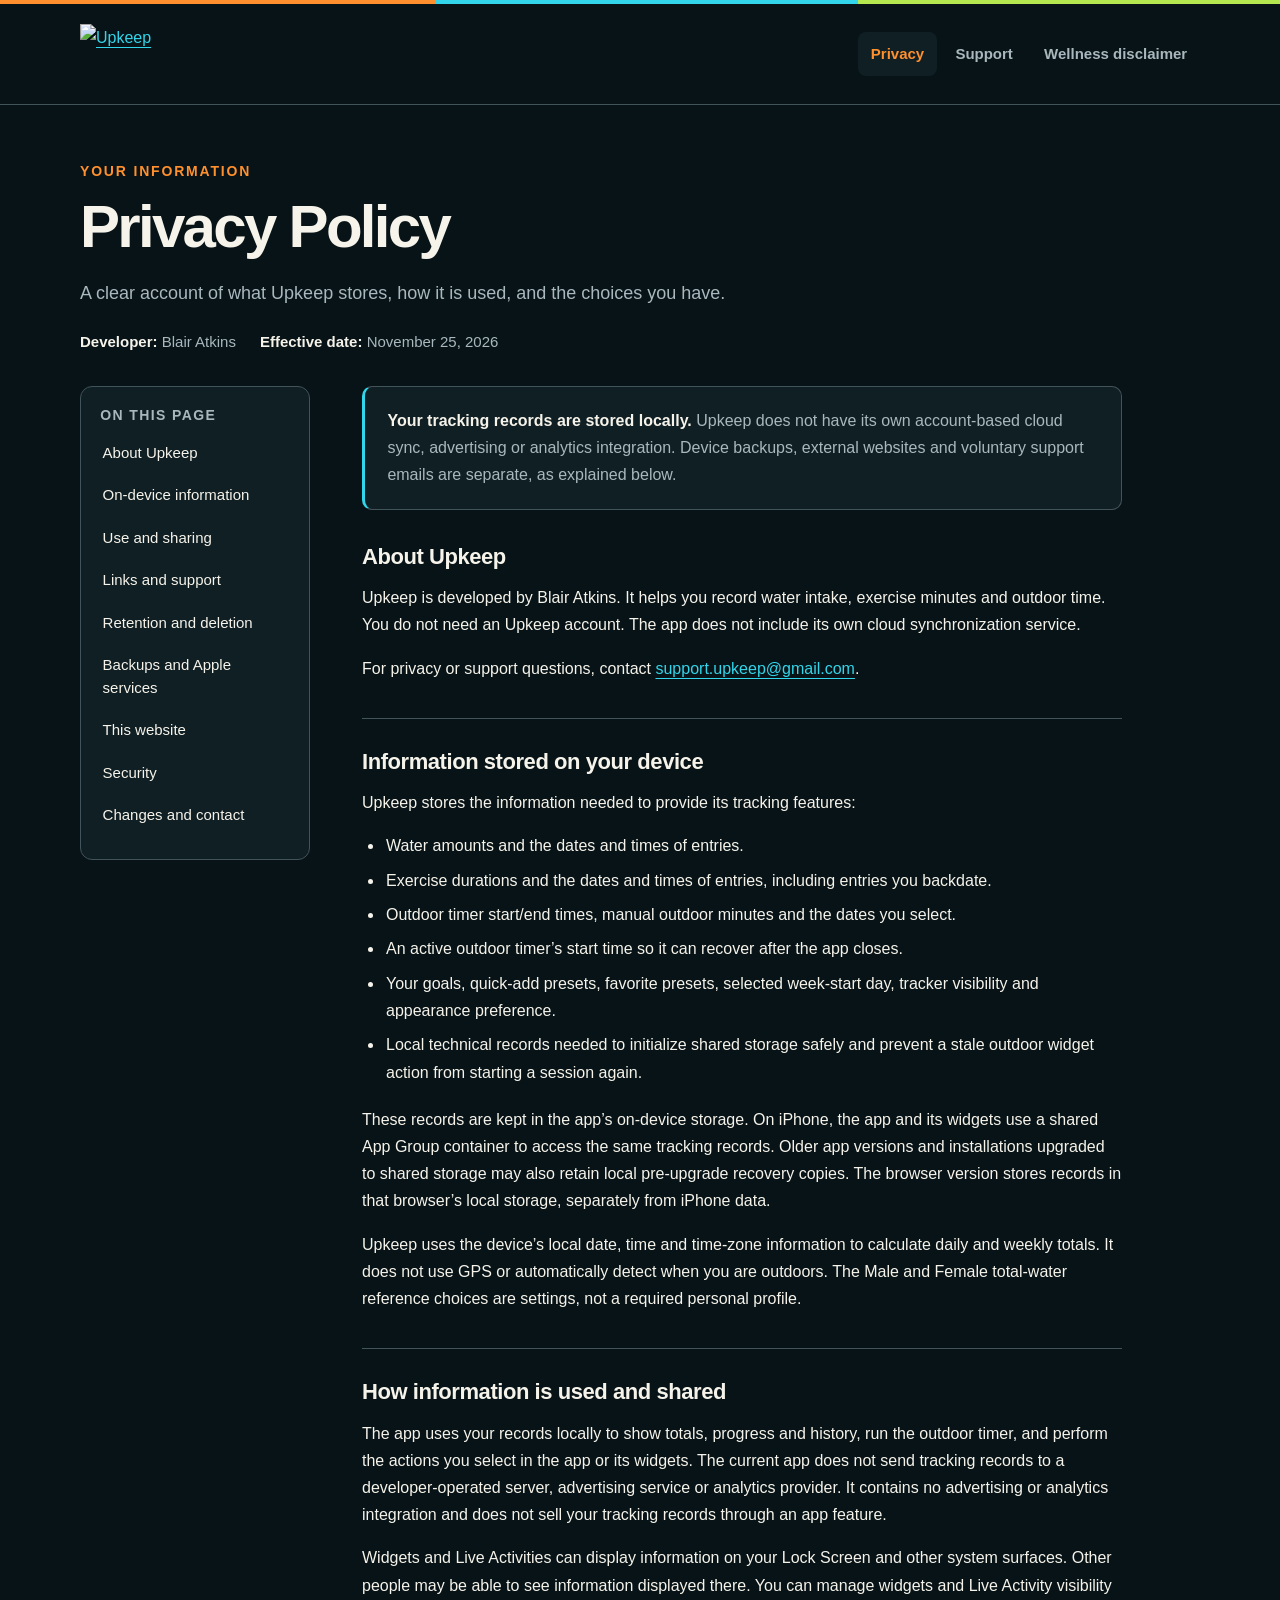
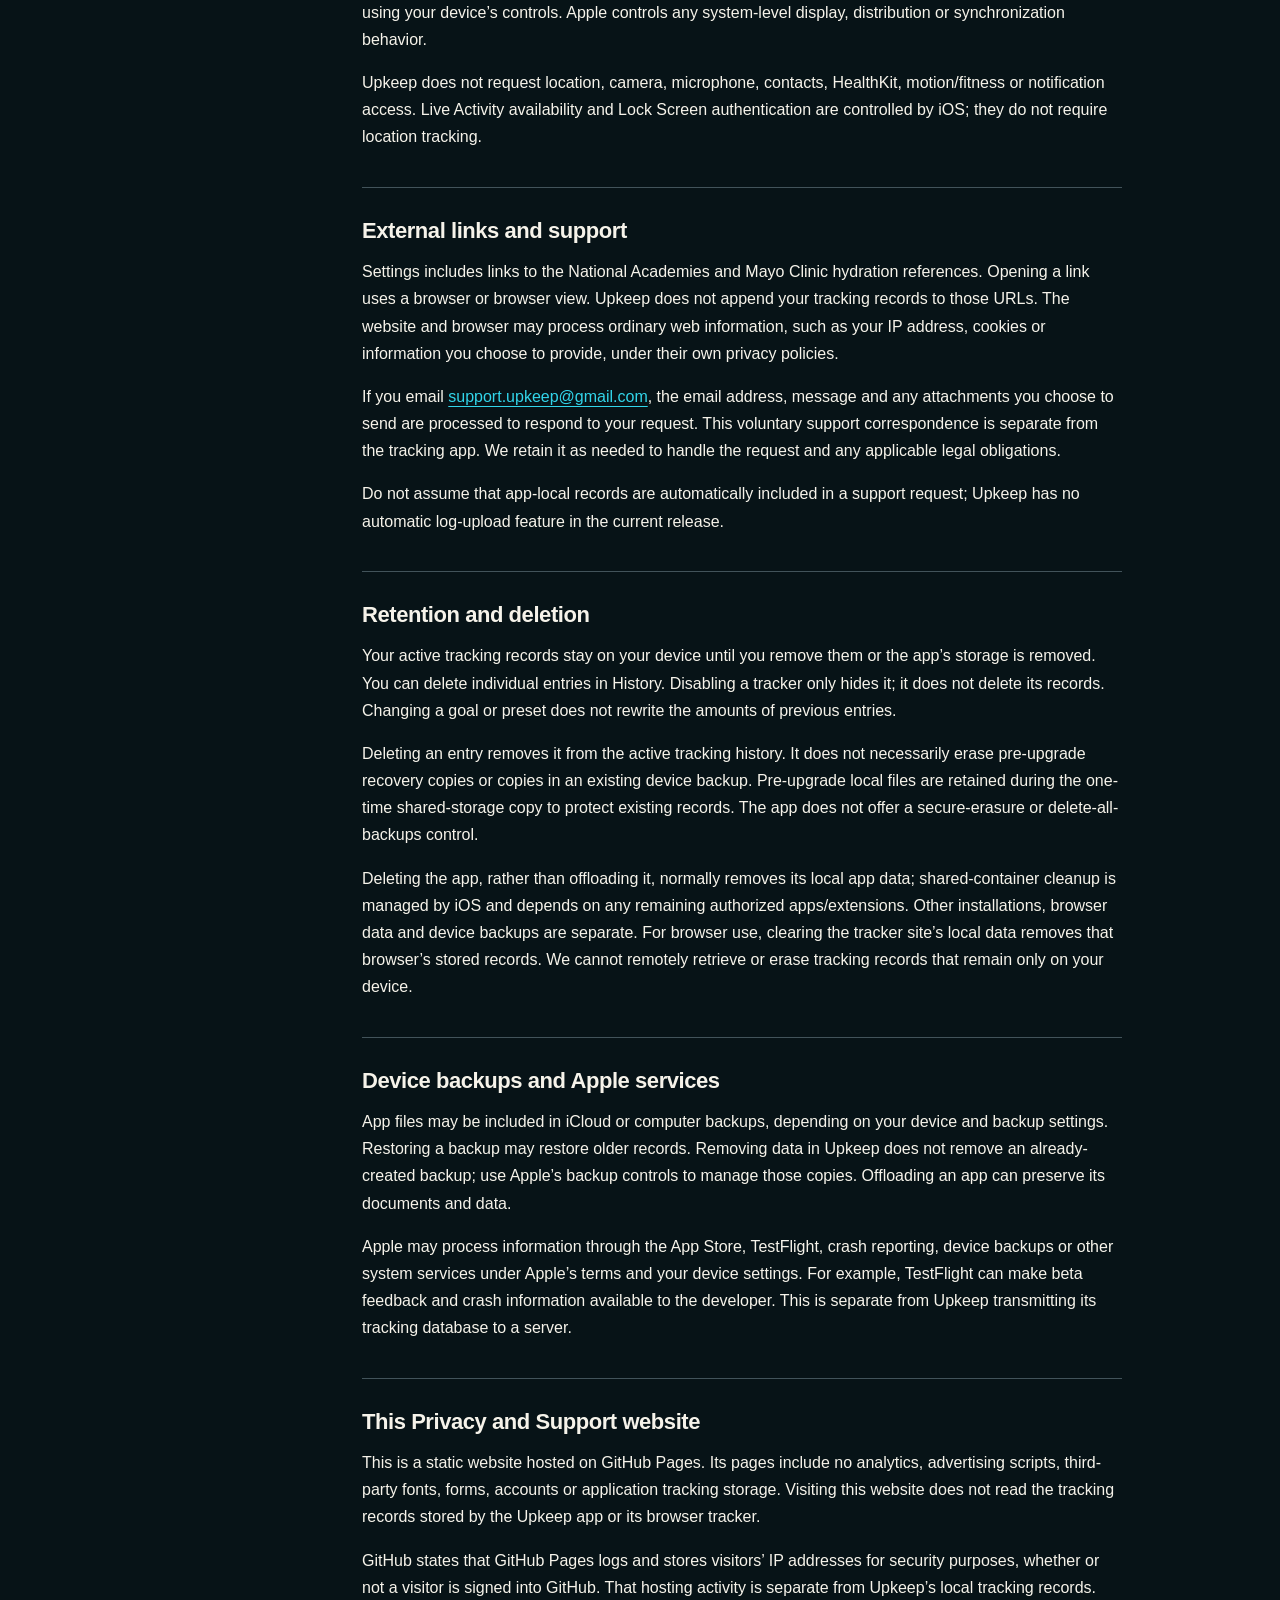
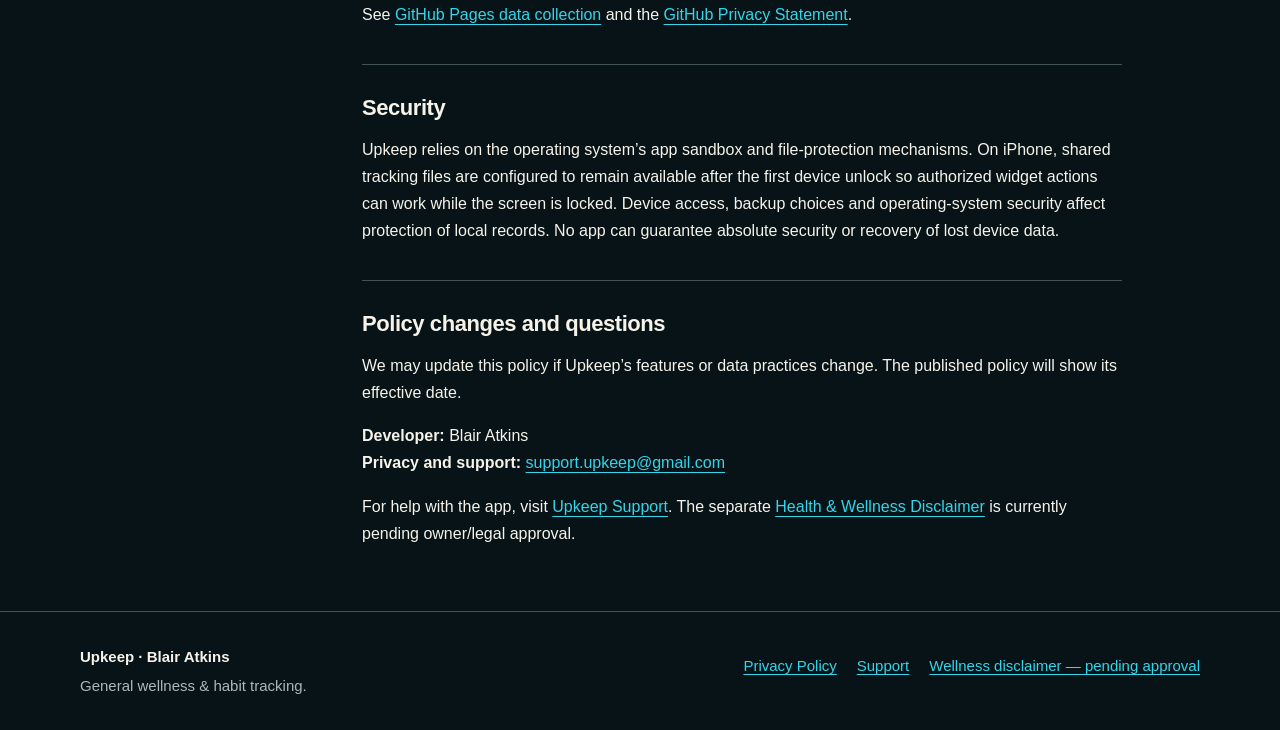
==== index.html @ 1b0d9594 "Add files via upload" ====
<!doctype html>
<html lang="en">
<head>
  <meta charset="utf-8">
  <meta name="viewport" content="width=device-width, initial-scale=1">
  <meta name="description" content="Upkeep Privacy Policy. Learn about on-device habit records, support correspondence, backups and website hosting.">
  <meta name="referrer" content="no-referrer">
  <meta http-equiv="Content-Security-Policy" content="default-src 'self'; script-src 'none'; style-src 'self'; img-src 'self'; font-src 'self'; connect-src 'none'; object-src 'none'; base-uri 'none'; form-action 'none'">
  <title>Privacy Policy · Upkeep</title>
  <link rel="icon" type="image/png" href="assets/upkeep-icon.png">
  <link rel="stylesheet" href="styles.css">
</head>
<body>
  <a class="skip" href="#main">Skip to content</a>
  <header class="site-header"><div class="wrap header-inner">
    <a class="brand" href="index.html" aria-label="Upkeep Privacy Policy"><img src="assets/upkeep-wordmark.png" width="180" height="60" alt="Upkeep"></a>
    <nav class="site-nav" aria-label="Main navigation">
      <a href="index.html" aria-current="page">Privacy</a><a href="support.html">Support</a><a href="wellness.html">Wellness disclaimer</a>
    </nav>
  </div></header>
  <main id="main" class="wrap" tabindex="-1">
    <div class="page-head">
      <p class="eyebrow">Your information</p>
      <h1>Privacy Policy</h1>
      <p class="lead">A clear account of what Upkeep stores, how it is used, and the choices you have.</p>
      <div class="page-meta"><span><strong>Developer:</strong> Blair Atkins</span><span><strong>Effective date:</strong> <time datetime="2026-11-25">November 25, 2026</time></span></div>
    </div>
    <div class="layout">
      <aside class="toc" aria-labelledby="contents-heading"><h2 id="contents-heading">On this page</h2><ul>
        <li><a href="#about">About Upkeep</a></li><li><a href="#stored">On-device information</a></li><li><a href="#use">Use and sharing</a></li><li><a href="#links">Links and support</a></li><li><a href="#retention">Retention and deletion</a></li><li><a href="#backups">Backups and Apple services</a></li><li><a href="#website">This website</a></li><li><a href="#security">Security</a></li><li><a href="#contact">Changes and contact</a></li>
      </ul></aside>
      <article class="article" aria-label="Privacy Policy text">
        <div class="note"><p><strong>Your tracking records are stored locally.</strong> Upkeep does not have its own account-based cloud sync, advertising or analytics integration. Device backups, external websites and voluntary support emails are separate, as explained below.</p></div>
        <section id="about"><h2>About Upkeep</h2>
          <p>Upkeep is developed by Blair Atkins. It helps you record water intake, exercise minutes and outdoor time. You do not need an Upkeep account. The app does not include its own cloud synchronization service.</p>
          <p>For privacy or support questions, contact <a href="mailto:support.upkeep@gmail.com">support.upkeep@gmail.com</a>.</p>
        </section>
        <section id="stored"><h2>Information stored on your device</h2>
          <p>Upkeep stores the information needed to provide its tracking features:</p>
          <ul><li>Water amounts and the dates and times of entries.</li><li>Exercise durations and the dates and times of entries, including entries you backdate.</li><li>Outdoor timer start/end times, manual outdoor minutes and the dates you select.</li><li>An active outdoor timer’s start time so it can recover after the app closes.</li><li>Your goals, quick-add presets, favorite presets, selected week-start day, tracker visibility and appearance preference.</li><li>Local technical records needed to initialize shared storage safely and prevent a stale outdoor widget action from starting a session again.</li></ul>
          <p>These records are kept in the app’s on-device storage. On iPhone, the app and its widgets use a shared App Group container to access the same tracking records. Older app versions and installations upgraded to shared storage may also retain local pre-upgrade recovery copies. The browser version stores records in that browser’s local storage, separately from iPhone data.</p>
          <p>Upkeep uses the device’s local date, time and time-zone information to calculate daily and weekly totals. It does not use GPS or automatically detect when you are outdoors. The Male and Female total-water reference choices are settings, not a required personal profile.</p>
        </section>
        <section id="use"><h2>How information is used and shared</h2>
          <p>The app uses your records locally to show totals, progress and history, run the outdoor timer, and perform the actions you select in the app or its widgets. The current app does not send tracking records to a developer-operated server, advertising service or analytics provider. It contains no advertising or analytics integration and does not sell your tracking records through an app feature.</p>
          <p>Widgets and Live Activities can display information on your Lock Screen and other system surfaces. Other people may be able to see information displayed there. You can manage widgets and Live Activity visibility using your device’s controls. Apple controls any system-level display, distribution or synchronization behavior.</p>
          <p>Upkeep does not request location, camera, microphone, contacts, HealthKit, motion/fitness or notification access. Live Activity availability and Lock Screen authentication are controlled by iOS; they do not require location tracking.</p>
        </section>
        <section id="links"><h2>External links and support</h2>
          <p>Settings includes links to the National Academies and Mayo Clinic hydration references. Opening a link uses a browser or browser view. Upkeep does not append your tracking records to those URLs. The website and browser may process ordinary web information, such as your IP address, cookies or information you choose to provide, under their own privacy policies.</p>
          <p>If you email <a href="mailto:support.upkeep@gmail.com">support.upkeep@gmail.com</a>, the email address, message and any attachments you choose to send are processed to respond to your request. This voluntary support correspondence is separate from the tracking app. We retain it as needed to handle the request and any applicable legal obligations.</p>
          <p>Do not assume that app-local records are automatically included in a support request; Upkeep has no automatic log-upload feature in the current release.</p>
        </section>
        <section id="retention"><h2>Retention and deletion</h2>
          <p>Your active tracking records stay on your device until you remove them or the app’s storage is removed. You can delete individual entries in History. Disabling a tracker only hides it; it does not delete its records. Changing a goal or preset does not rewrite the amounts of previous entries.</p>
          <p>Deleting an entry removes it from the active tracking history. It does not necessarily erase pre-upgrade recovery copies or copies in an existing device backup. Pre-upgrade local files are retained during the one-time shared-storage copy to protect existing records. The app does not offer a secure-erasure or delete-all-backups control.</p>
          <p>Deleting the app, rather than offloading it, normally removes its local app data; shared-container cleanup is managed by iOS and depends on any remaining authorized apps/extensions. Other installations, browser data and device backups are separate. For browser use, clearing the tracker site’s local data removes that browser’s stored records. We cannot remotely retrieve or erase tracking records that remain only on your device.</p>
        </section>
        <section id="backups"><h2>Device backups and Apple services</h2>
          <p>App files may be included in iCloud or computer backups, depending on your device and backup settings. Restoring a backup may restore older records. Removing data in Upkeep does not remove an already-created backup; use Apple’s backup controls to manage those copies. Offloading an app can preserve its documents and data.</p>
          <p>Apple may process information through the App Store, TestFlight, crash reporting, device backups or other system services under Apple’s terms and your device settings. For example, TestFlight can make beta feedback and crash information available to the developer. This is separate from Upkeep transmitting its tracking database to a server.</p>
        </section>
        <section id="website"><h2>This Privacy and Support website</h2>
          <p>This is a static website hosted on GitHub Pages. Its pages include no analytics, advertising scripts, third-party fonts, forms, accounts or application tracking storage. Visiting this website does not read the tracking records stored by the Upkeep app or its browser tracker.</p>
          <p>GitHub states that GitHub Pages logs and stores visitors’ IP addresses for security purposes, whether or not a visitor is signed into GitHub. That hosting activity is separate from Upkeep’s local tracking records. See <a href="https://docs.github.com/en/pages/getting-started-with-github-pages/what-is-github-pages#data-collection" rel="noreferrer">GitHub Pages data collection</a> and the <a href="https://docs.github.com/en/site-policy/privacy-policies/github-general-privacy-statement" rel="noreferrer">GitHub Privacy Statement</a>.</p>
        </section>
        <section id="security"><h2>Security</h2>
          <p>Upkeep relies on the operating system’s app sandbox and file-protection mechanisms. On iPhone, shared tracking files are configured to remain available after the first device unlock so authorized widget actions can work while the screen is locked. Device access, backup choices and operating-system security affect protection of local records. No app can guarantee absolute security or recovery of lost device data.</p>
        </section>
        <section id="contact"><h2>Policy changes and questions</h2>
          <p>We may update this policy if Upkeep’s features or data practices change. The published policy will show its effective date.</p>
          <p><strong>Developer:</strong> Blair Atkins<br><strong>Privacy and support:</strong> <a href="mailto:support.upkeep@gmail.com">support.upkeep@gmail.com</a></p>
          <p>For help with the app, visit <a href="support.html">Upkeep Support</a>. The separate <a href="wellness.html">Health &amp; Wellness Disclaimer</a> is currently pending owner/legal approval.</p>
        </section>
      </article>
    </div>
  </main>
  <footer class="site-footer"><div class="wrap footer-inner"><div><p class="footer-name">Upkeep · Blair Atkins</p><p>General wellness &amp; habit tracking.</p></div><nav class="footer-nav" aria-label="Footer navigation"><a href="index.html">Privacy Policy</a><a href="support.html">Support</a><a href="wellness.html">Wellness disclaimer — pending approval</a></nav></div></footer>
</body>
</html>
---- styles.css ----
:root{color-scheme:dark;--bg:#071317;--surface:#101f24;--elevated:#17282e;--ink:#f6f3ea;--muted:#a9b8bd;--line:#42535a;--orange:#ff902d;--cyan:#32d5ea;--lime:#b5e84f;font-family:-apple-system,BlinkMacSystemFont,"Segoe UI",sans-serif;font-size:16px;line-height:1.7}
*{box-sizing:border-box}
html{scroll-padding-top:2rem}
body{margin:0;background:var(--bg);color:var(--ink)}
body:before{content:"";display:block;height:4px;background:linear-gradient(90deg,var(--orange) 0 34%,var(--cyan) 34% 67%,var(--lime) 67%)}
a{color:var(--cyan);text-underline-offset:.22em;text-decoration-thickness:1px;overflow-wrap:anywhere}
a:hover{text-decoration-thickness:2px}
a:focus-visible,summary:focus-visible{outline:3px solid var(--cyan);outline-offset:5px;border-radius:3px}
.skip{position:absolute;top:-6rem;left:1rem;z-index:5;background:var(--ink);color:var(--bg);padding:.7rem 1rem}
.skip:focus{top:1rem}
.wrap{width:min(1120px,calc(100% - 3rem));margin-inline:auto}
.site-header{border-bottom:1px solid var(--line)}
.header-inner{display:flex;justify-content:space-between;align-items:center;gap:1.5rem;min-height:100px;padding-block:.6rem}
.brand{display:inline-flex;align-items:center;flex-shrink:0}
.brand img{display:block;width:180px;height:60px;object-fit:contain}
.site-nav{display:flex;align-items:center;gap:.35rem;flex-wrap:wrap}
.site-nav a{display:inline-flex;align-items:center;min-height:44px;padding:.45rem .8rem;text-decoration:none;color:var(--muted);border-radius:8px;font-size:.9375rem;font-weight:600}
.site-nav a:hover{color:var(--ink);background:var(--surface)}
.site-nav a[aria-current=page]{color:var(--orange);background:var(--surface)}
.page-head{padding-block:3.5rem 2rem;max-width:800px}
.eyebrow{font-size:.875rem;line-height:1.5;font-weight:700;letter-spacing:.13em;text-transform:uppercase;color:var(--orange);margin:0 0 .8rem}
h1{font-size:clamp(2.25rem,5.5vw,3.75rem);line-height:1.08;letter-spacing:-.045em;margin:0 0 1.15rem;font-weight:800}
.lead{font-size:1.125rem;line-height:1.7;color:var(--muted);max-width:690px;margin:0}
.page-meta{display:flex;gap:.5rem 1.5rem;flex-wrap:wrap;color:var(--muted);font-size:.9375rem;margin:1.25rem 0 0}
.page-meta strong{color:var(--ink);font-weight:600}
.layout{display:grid;grid-template-columns:230px minmax(0,1fr);gap:3.25rem;align-items:start;padding-bottom:4rem}
.toc{position:sticky;top:2rem;padding:1.2rem;border:1px solid var(--line);border-radius:12px;background:var(--surface)}
.toc h2{font-size:.875rem;letter-spacing:.1em;text-transform:uppercase;margin:0 0 .65rem;color:var(--muted)}
.toc ul{list-style:none;margin:0;padding:0}
.toc a{display:block;padding:.4rem 0;color:var(--ink);font-size:.9375rem;text-decoration:none;line-height:1.5}
.toc a:hover{color:var(--cyan);text-decoration:underline}
.article{min-width:0;max-width:760px}
.article section+section{margin-top:2.25rem;padding-top:1.75rem;border-top:1px solid var(--line)}
h2{font-size:1.375rem;line-height:1.35;letter-spacing:-.02em;margin:0 0 .8rem;font-weight:700}
h3{font-size:1.0625rem;line-height:1.5;margin:1.25rem 0 .45rem}
p{margin:0 0 1rem}
p:last-child{margin-bottom:0}
ul,ol{padding-left:1.35rem;margin:.5rem 0 1.25rem}
li{padding-left:.15rem;margin-bottom:.45rem}
.note{padding:1.25rem 1.4rem;border:1px solid var(--line);border-left:3px solid var(--cyan);border-radius:10px;background:var(--surface);margin:0 0 2rem}
.note p{color:var(--muted)}
.note strong{color:var(--ink)}
.pending{border-left-color:var(--orange)}
.pending .status{display:block;color:var(--orange);font-size:.875rem;font-weight:750;letter-spacing:.04em;margin-bottom:.5rem}
.contact-card{padding:1.6rem;border:1px solid var(--line);border-top:3px solid var(--orange);border-radius:14px;background:var(--surface);margin-bottom:2rem}
.contact-card h2{margin-bottom:.4rem}
.email-link{display:inline-flex;align-items:center;min-height:48px;font-size:clamp(1rem,2.3vw,1.25rem);font-weight:650}
.button{display:inline-flex;align-items:center;justify-content:center;min-height:48px;border:1px solid var(--orange);padding:.65rem 1.15rem;border-radius:9px;background:var(--orange);color:var(--bg);font-weight:750;text-decoration:none;margin:.8rem 0 0}
.button:hover{background:#ffad64}
.small{font-size:.9375rem;color:var(--muted)}
.support-layout{grid-template-columns:minmax(0,1.35fr) minmax(260px,.8fr);gap:2.5rem}
.support-aside{padding:1.5rem;border-radius:12px;background:var(--surface);border:1px solid var(--line)}
.support-aside h2{font-size:1.2rem}
.pillar-list{display:flex;gap:1rem;flex-wrap:wrap;font-size:.875rem;font-weight:750;letter-spacing:.04em;margin:0 0 1.3rem}
.water{color:var(--cyan)}.exercise{color:var(--orange)}.outside{color:var(--lime)}
.site-footer{border-top:1px solid var(--line);padding-block:2rem;color:var(--muted);font-size:.9375rem}
.footer-inner{display:flex;align-items:flex-start;justify-content:space-between;gap:1.5rem;flex-wrap:wrap}
.footer-name{color:var(--ink);font-weight:700;margin-bottom:.2rem}
.footer-nav{display:flex;gap:.2rem 1.25rem;flex-wrap:wrap}
.footer-nav a{min-height:44px;display:inline-flex;align-items:center}
@media(max-width:800px){.layout,.support-layout{grid-template-columns:1fr;gap:1.75rem}.toc{position:static}.toc ul{display:grid;grid-template-columns:repeat(2,minmax(0,1fr));column-gap:1rem}.header-inner{align-items:flex-start;flex-direction:column;gap:0;padding-block:.8rem}.brand img{width:165px;height:55px}.site-nav{width:100%;gap:.15rem}.site-nav a{padding-inline:.65rem}.page-head{padding-block:2.25rem 1.5rem}.layout{padding-bottom:2.5rem}}
@media(max-width:420px){.wrap{width:calc(100% - 2rem)}.toc ul{grid-template-columns:1fr}.site-nav a{font-size:.875rem;padding-inline:.55rem}.contact-card{padding:1.2rem}.note{padding:1.1rem}.footer-nav{flex-direction:column;gap:0}}
@media(prefers-reduced-motion:no-preference){html{scroll-behavior:smooth}}
@media print{html{color-scheme:light}body{background:white;color:black}body:before,.site-header,.site-footer,.toc,.skip,.button{display:none}.wrap{width:100%}.layout,.support-layout{display:block}.article{max-width:none}.page-head{padding-top:0}.lead,.page-meta,.small,.note p{color:#333}a{color:#111}.note,.contact-card,.support-aside{background:white;border-color:#666}.note strong,.page-meta strong{color:black}h2,h3{break-after:avoid}section{break-inside:auto}}
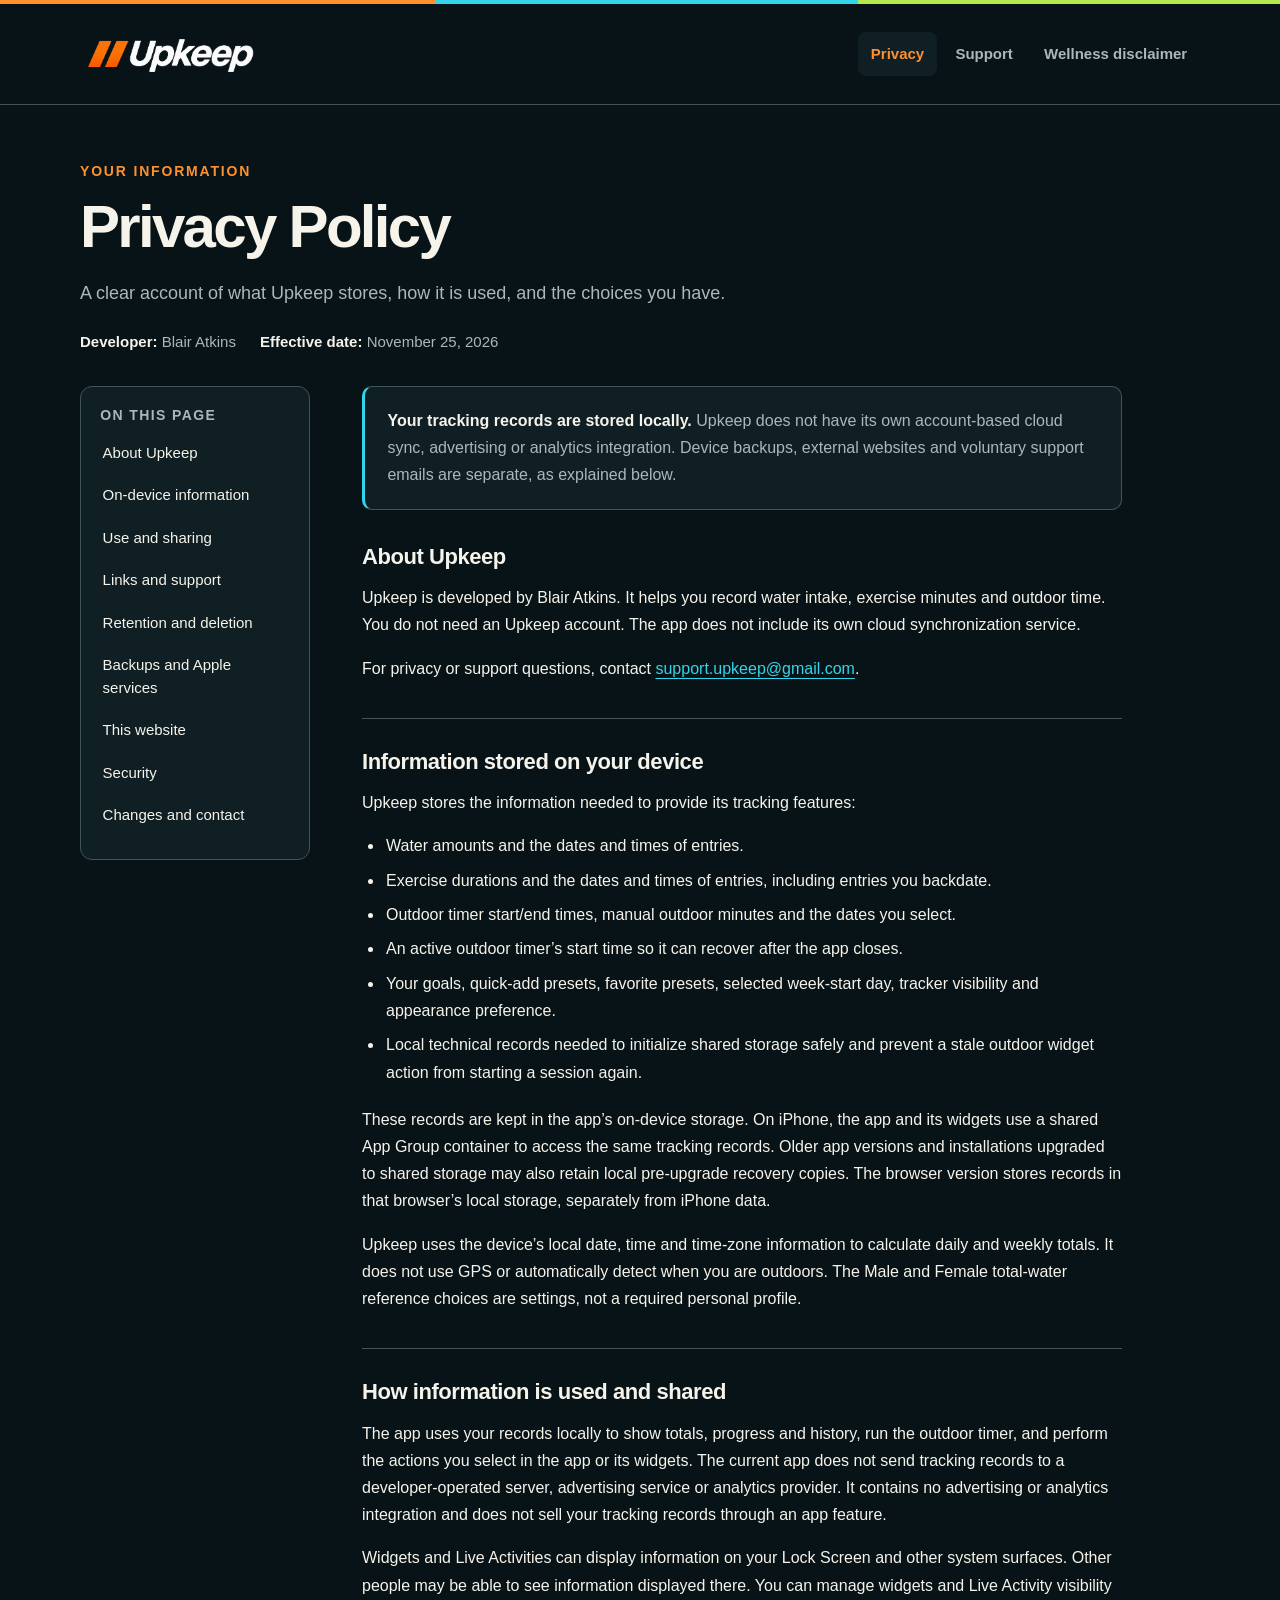
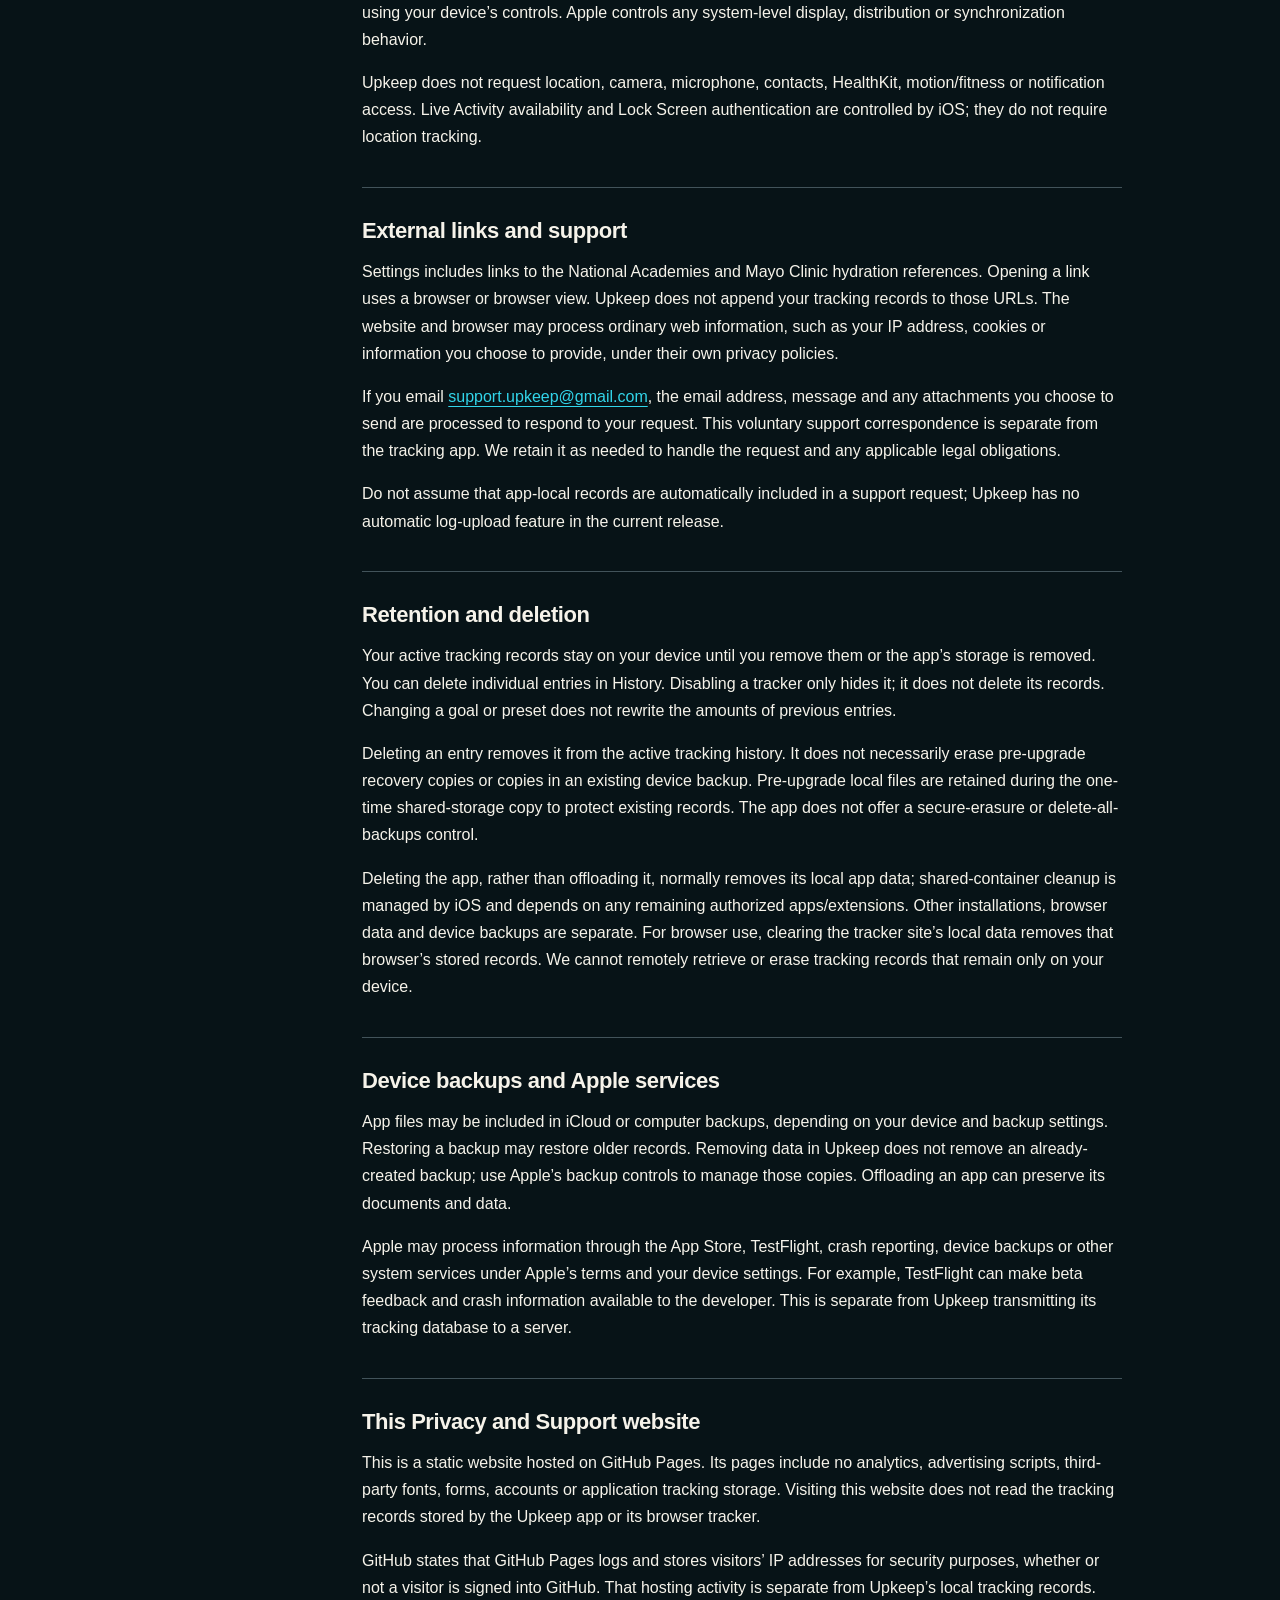
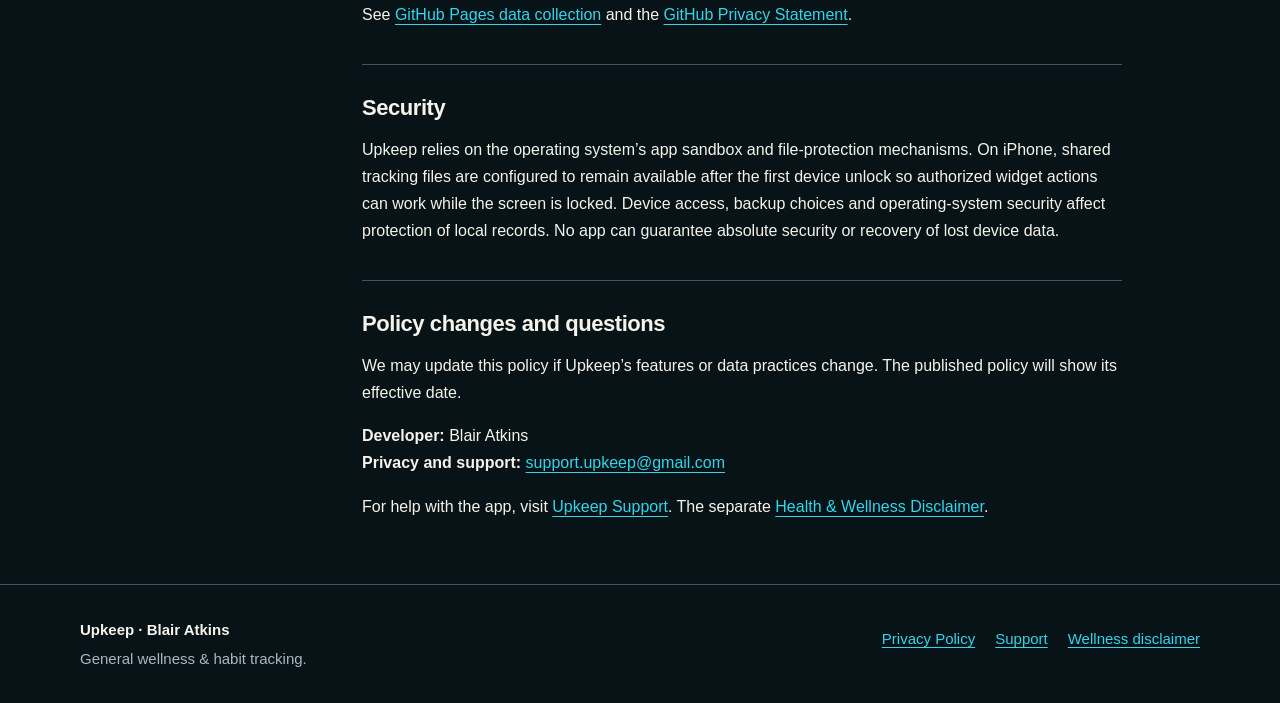
==== commit 5420da9e: "Approve wellness disclaimer for TestFlight beta" ====
--- a/index.html
+++ b/index.html
@@ -70,11 +70,11 @@
         <section id="contact"><h2>Policy changes and questions</h2>
           <p>We may update this policy if Upkeep’s features or data practices change. The published policy will show its effective date.</p>
           <p><strong>Developer:</strong> Blair Atkins<br><strong>Privacy and support:</strong> <a href="mailto:support.upkeep@gmail.com">support.upkeep@gmail.com</a></p>
-          <p>For help with the app, visit <a href="support.html">Upkeep Support</a>. The separate <a href="wellness.html">Health &amp; Wellness Disclaimer</a> is currently pending owner/legal approval.</p>
+          <p>For help with the app, visit <a href="support.html">Upkeep Support</a>. The separate <a href="wellness.html">Health &amp; Wellness Disclaimer</a>.</p>
         </section>
       </article>
     </div>
   </main>
-  <footer class="site-footer"><div class="wrap footer-inner"><div><p class="footer-name">Upkeep · Blair Atkins</p><p>General wellness &amp; habit tracking.</p></div><nav class="footer-nav" aria-label="Footer navigation"><a href="index.html">Privacy Policy</a><a href="support.html">Support</a><a href="wellness.html">Wellness disclaimer — pending approval</a></nav></div></footer>
+  <footer class="site-footer"><div class="wrap footer-inner"><div><p class="footer-name">Upkeep · Blair Atkins</p><p>General wellness &amp; habit tracking.</p></div><nav class="footer-nav" aria-label="Footer navigation"><a href="index.html">Privacy Policy</a><a href="support.html">Support</a><a href="wellness.html">Wellness disclaimer</a></nav></div></footer>
 </body>
 </html>
